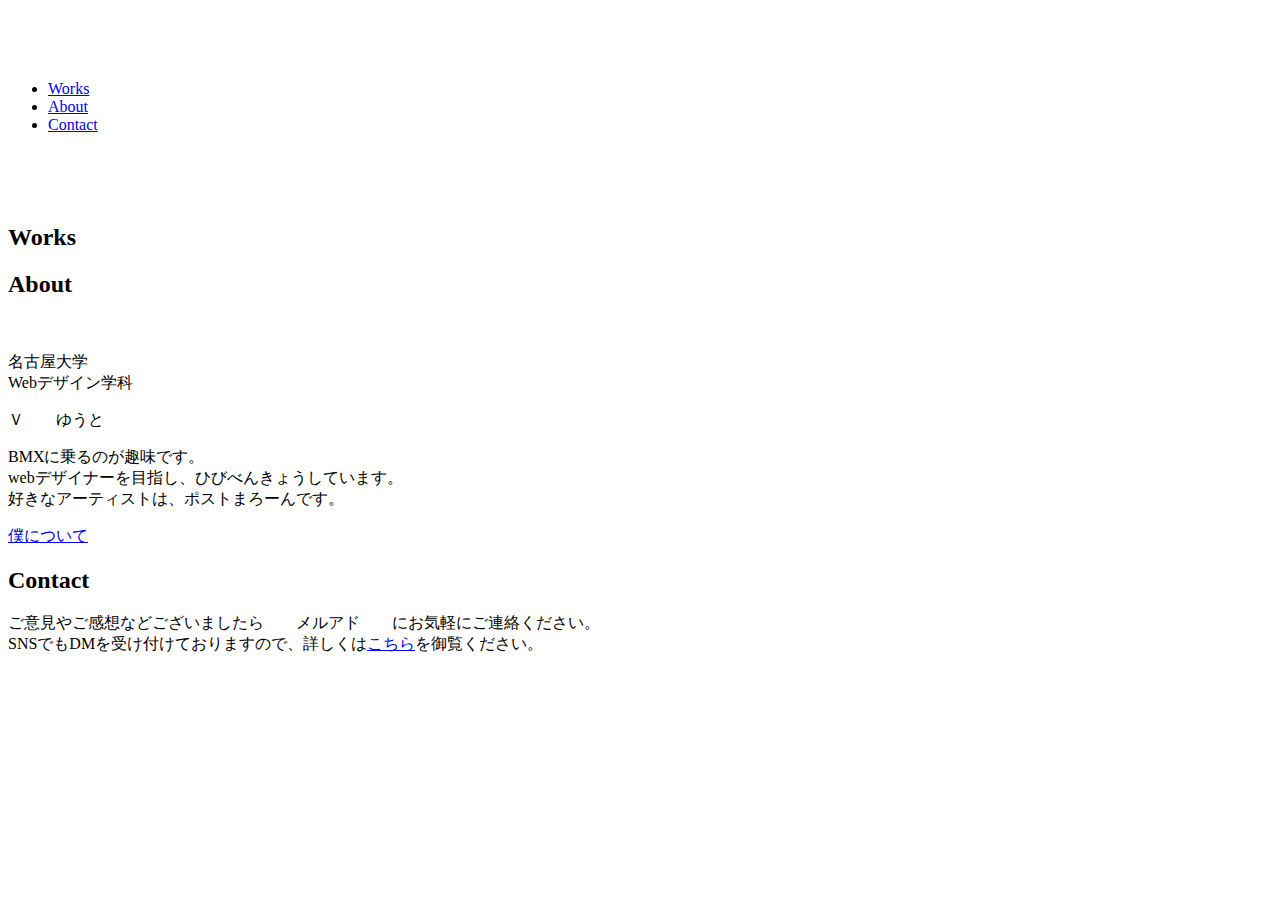
==== index.html @ e089886b "Create index.html" ====
<!doctype html>
<html lang="ja">
<head>
<meta charset="UTF-8">
<meta name="viewport" content="width=device-width, initial-scale=1">
<title>My portofolio</title>
<link rel="stylesheet" href="sanitize.css">
<link rel="stylesheet" href="style.css">
<script type="text/javascript" src="//webfont.fontplus.jp/accessor/script/fontplus.js?vJbgzbYQIEs%3D&aa=1&ab=2" charset="utf-8"></script>
</head>

<body>
<header>
  <div class="l-in flex flex-align-center menu">
    <h1><a href="index.html"><img src="images/ico_logo.png" alt=""></a></h1>
    <div class="nav__icon"> <span></span> <span></span> <span></span> </div>
    <nav>
      <ul class="flex g_nav">
        <li><a class="works_menu" href="#works_title">Works</a></li>
        <li><a class="about_menu" href="#about_title">About</a></li>
        <li><a class="contact_menu" href="#contact_title">Contact</a></li>
      </ul>
    </nav>
  </div>
</header>
<main class="l-in">
  <div class="main">
    <div class="title"><img src="images/ico_title.png" alt=""></div>
    <div class="slide slide_ber"> <img class="item1" src="file:///C:/img/km.jpg" alt=""> <img class="item2" src="images/pic_main02.jpg" alt=""> <img class="item3" src="images/pic_main03.jpg" alt=""> </div>
  </div>
  <div class="down l-bottom"> <img src="images/pic_down.png" alt=""> </div>
  <section class="works">
    <h2 id="works_title" class="l-bottom slide-top"data-plugin-options='{"reverse": false}'>Works</h2>

    
    
    <h2 id="about_title" class="l-bottom slide-bottom"data-plugin-options='{"reverse": false}'>About</h2>
    <div class="about_ipad flex flex-align-center flex-wrap-wrap">
      <div class="about_img"> <img src="file:///C:/img/th.jpg" alt="">

      </div>
      <div class="profile">
        <p>名古屋大学<br>
          Webデザイン学科</p>
        <span>Ｖ　　ゆうと</span>
        <p>BMXに乗るのが趣味です。<br>
        webデザイナーを目指し、ひびべんきょうしています。<br>
        
          好きなアーティストは、ポストまろーんです。</p>
        <div id="content"> <a id="rect" href="about.html">僕について</a> </div>
      </div>
    </div>
  </section>

  <section class="contact l-bottom">
    <h2 class="l-bottom" id="contact_title" class="slide-left"data-plugin-options='{"reverse": false}'>
    Contact
    </h2>
    <p class="contact_message">ご意見やご感想などございましたら　　メルアド　　にお気軽にご連絡ください。<br>
      SNSでもDMを受け付けておりますので、詳しくは<a href="about.html">こちら</a>を御覧ください。</p>
  </section>
  <div class="pagetop"> <a href="#"><img src="images/ico_top.gif" alt=""></a> </div>

<script>
		$(function(){
		$(".nav__icon").on("click", function() {
		$(this).toggleClass("active");
		$("nav").slideToggle();
			});
 
			$(window).resize(function(){
				var w = $(window).width();
				var h = $(window).height();
				var x = 769;
				if (w >= x) {
				$('nav').css({ display: 'block'});
				}else{
					if($('nav').css('display') != 'none'){
						$('nav').css({ display: 'none'});
						$('.nav__icon').removeClass("active");	
					}
				}
			});
		});
				
	
			  $('.about_menu').on('click',function(){
                var abouttop = $('#about_title').offset().top; 
                $('body,html').animate({
                    scrollTop:abouttop
                },'normal');
            });	
				
			　$('.works_menu').on('click',function(){
                var worktop = $('#works_title').offset().top; 
                $('body,html').animate({
                    scrollTop:worktop
                },'normal');
            });	
				
			  $('.blog_menu').on('click',function(){
                var blogtop = $('#blog_title').offset().top; 
                $('body,html').animate({
                    scrollTop:blogtop
                },'normal');
            });
			
			  $('.contact_menu').on('click',function(){
                var contacttop = $('#contact_title').offset().top; 
                $('body,html').animate({
                    scrollTop:contacttop
                },'normal');
            });	

		var topBtn=$('.pagetop');
	    topBtn.hide();
	   
	  $(window).scroll(function(){
		if($(this).scrollTop()>500){
		  topBtn.fadeIn();
		}else{
		  topBtn.fadeOut();
		} 
	  });
	   topBtn.click(function(){
		$('body,html').animate({
		scrollTop: 0
		}, 'normal');
	  });
				
				
				
				
			});	
		
	</script> 
<script>$(window).fadeThis();</script>
</body>
</html>
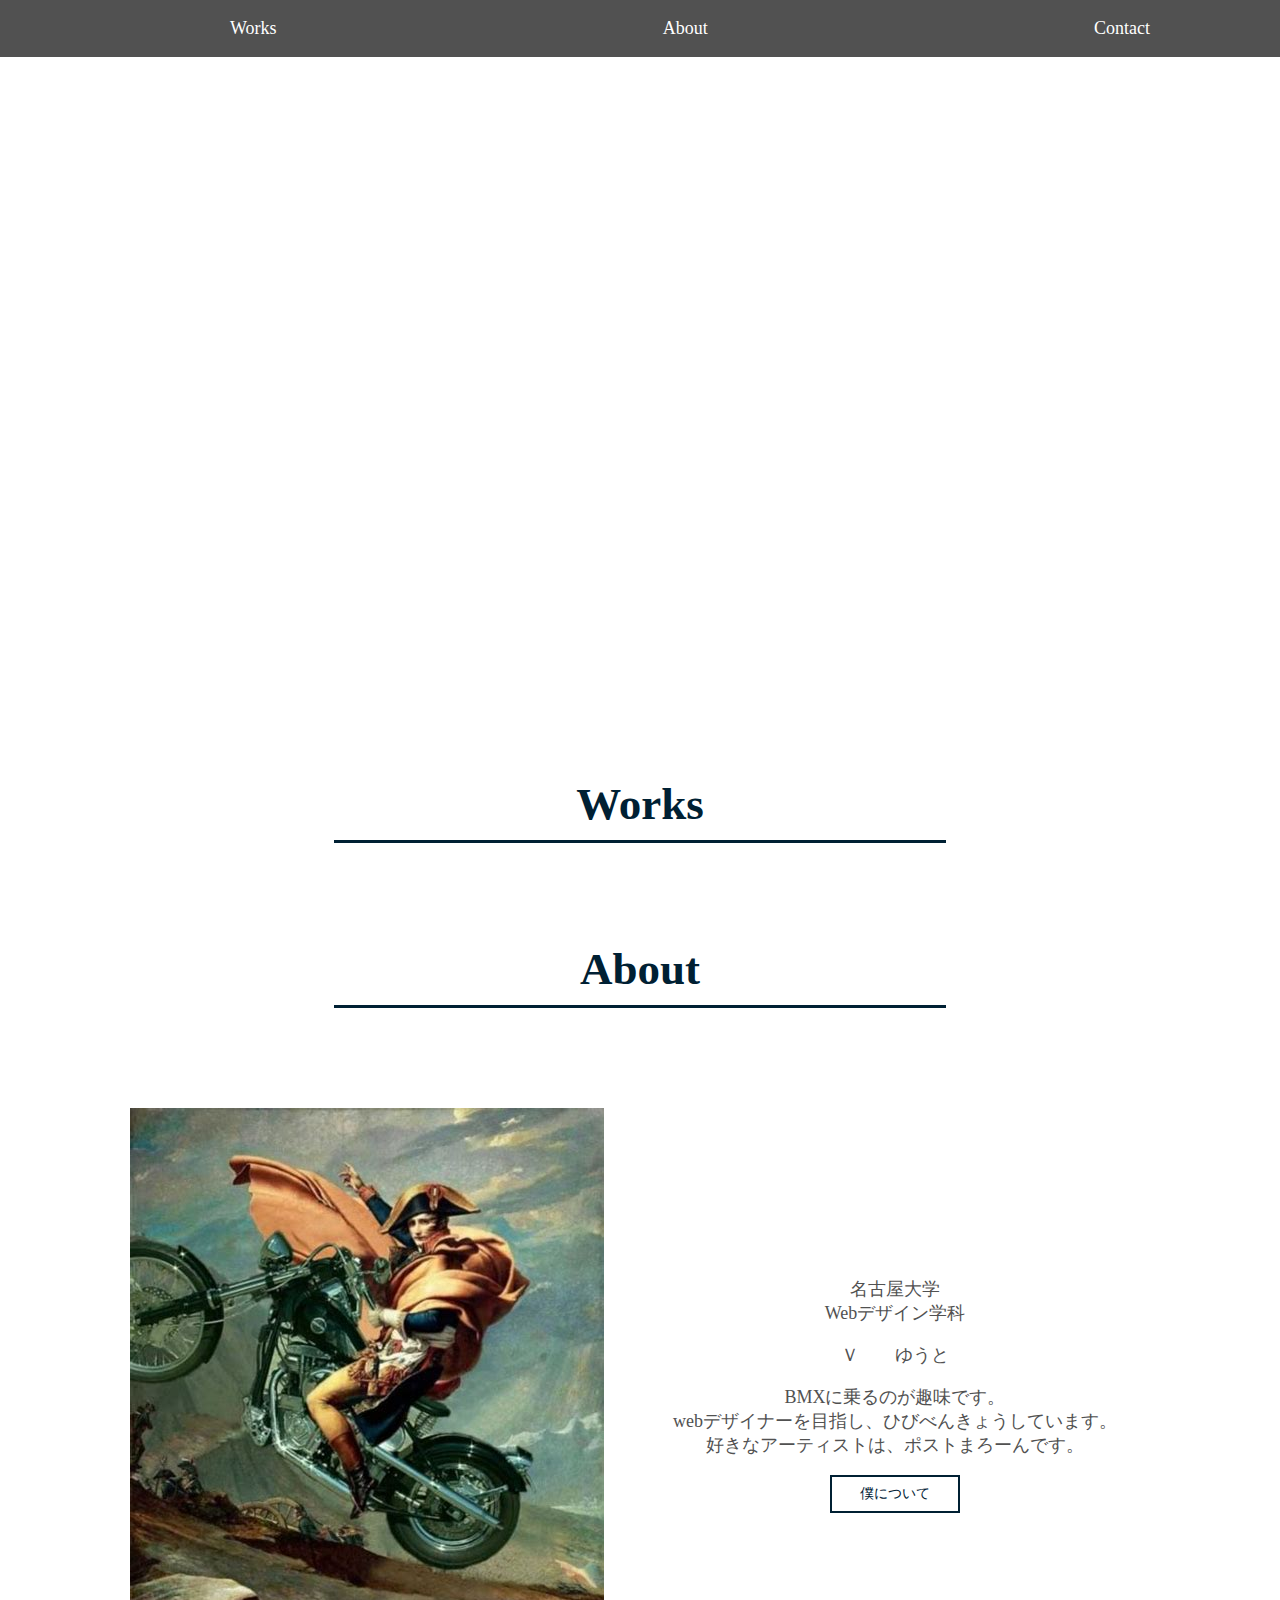
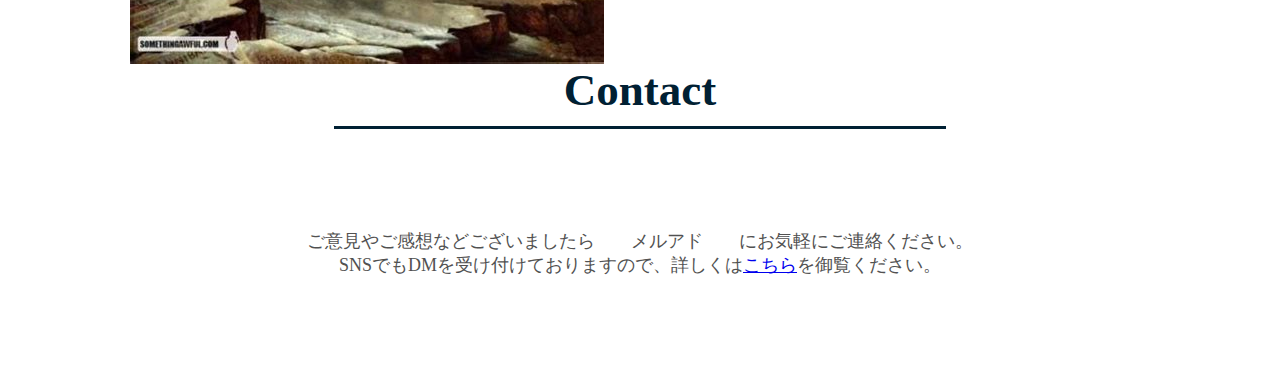
==== commit faa162a8: "Update index.html" ====
--- a/index.html
+++ b/index.html
@@ -36,7 +36,7 @@
     
     <h2 id="about_title" class="l-bottom slide-bottom"data-plugin-options='{"reverse": false}'>About</h2>
     <div class="about_ipad flex flex-align-center flex-wrap-wrap">
-      <div class="about_img"> <img src="file:///C:/img/th.jpg" alt="">
+      <div class="about_img"> <img src="th.jpg" alt="">
 
       </div>
       <div class="profile">
--- a/sanitize.css
+++ b/sanitize.css
@@ -0,0 +1,589 @@
+/*! sanitize.css v5.0.0 | CC0 License | github.com/jonathantneal/sanitize.css */
+
+/* Document (https://html.spec.whatwg.org/multipage/semantics.html#semantics)
+   ========================================================================== */
+
+/**
+ * 1. Remove repeating backgrounds in all browsers (opinionated).
+ * 2. Add box sizing inheritence in all browsers (opinionated).
+ */
+
+*,
+::before,
+::after {
+	background-repeat: no-repeat; /* 1 */
+	box-sizing: inherit; /* 2 */
+}
+
+/**
+ * 1. Add text decoration inheritance in all browsers (opinionated).
+ * 2. Add vertical alignment inheritence in all browsers (opinionated).
+ */
+
+::before,
+::after {
+	text-decoration: inherit; /* 1 */
+	vertical-align: inherit; /* 2 */
+}
+
+/**
+ * 1. Add border box sizing in all browsers (opinionated).
+ * 2. Add the default cursor in all browsers (opinionated).
+ * 3. Prevent font size adjustments after orientation changes in IE and iOS.
+ */
+
+html {
+	box-sizing: border-box; /* 1 */
+	cursor: default; /* 2 */
+	-ms-text-size-adjust: 100%; /* 3 */
+	-webkit-text-size-adjust: 100%; /* 3 */
+}
+
+/* Sections (https://html.spec.whatwg.org/multipage/semantics.html#sections)
+   ========================================================================== */
+
+/**
+ * Add the correct display in IE 9-.
+ */
+
+article,
+aside,
+footer,
+header,
+nav,
+section {
+	display: block;
+}
+
+/**
+ * Remove the margin in all browsers (opinionated).
+ */
+
+body {
+	margin: 0;
+}
+
+/**
+ * Correct the font size and margin on `h1` elements within `section` and
+ * `article` contexts in Chrome, Firefox, and Safari.
+ */
+
+h1 {
+	font-size: 2em;
+	margin: .67em 0;
+}
+
+/* Grouping content (https://html.spec.whatwg.org/multipage/semantics.html#grouping-content)
+   ========================================================================== */
+
+/**
+ * Add the correct display in IE 9-.
+ * 1. Add the correct display in IE.
+ */
+
+figcaption,
+figure,
+main { /* 1 */
+	display: block;
+}
+
+/**
+ * Add the correct margin in IE 8.
+ */
+
+figure {
+	margin: 1em 40px;
+}
+
+/**
+ * 1. Add the correct box sizing in Firefox.
+ * 2. Show the overflow in Edge and IE.
+ */
+
+hr {
+	box-sizing: content-box; /* 1 */
+	height: 0; /* 1 */
+	overflow: visible; /* 2 */
+}
+
+/**
+ * Remove the list style on navigation lists in all browsers (opinionated).
+ */
+
+nav ol,
+nav ul {
+	list-style: none;
+}
+
+/**
+ * 1. Correct the inheritance and scaling of font size in all browsers.
+ * 2. Correct the odd `em` font sizing in all browsers.
+ */
+
+pre {
+	font-family: monospace, monospace; /* 1 */
+	font-size: 1em; /* 2 */
+}
+
+/* Text-level semantics (https://html.spec.whatwg.org/multipage/semantics.html#text-level-semantics)
+   ========================================================================== */
+
+/**
+ * 1. Remove the gray background on active links in IE 10.
+ * 2. Remove gaps in links underline in iOS 8+ and Safari 8+.
+ */
+
+a {
+	background-color: transparent; /* 1 */
+	-webkit-text-decoration-skip: objects; /* 2 */
+}
+
+/**
+ * 1. Remove the bottom border in Firefox 39-.
+ * 2. Add the correct text decoration in Chrome, Edge, IE, Opera, and Safari.
+ */
+
+abbr[title] {
+	border-bottom: none; /* 1 */
+	text-decoration: underline; /* 2 */
+	text-decoration: underline dotted; /* 2 */
+}
+
+/**
+ * Prevent the duplicate application of `bolder` by the next rule in Safari 6.
+ */
+
+b,
+strong {
+	font-weight: inherit;
+}
+
+/**
+ * Add the correct font weight in Chrome, Edge, and Safari.
+ */
+
+b,
+strong {
+	font-weight: bolder;
+}
+
+/**
+ * 1. Correct the inheritance and scaling of font size in all browsers.
+ * 2. Correct the odd `em` font sizing in all browsers.
+ */
+
+code,
+kbd,
+samp {
+	font-family: monospace, monospace; /* 1 */
+	font-size: 1em; /* 2 */
+}
+
+/**
+ * Add the correct font style in Android 4.3-.
+ */
+
+dfn {
+	font-style: italic;
+}
+
+/**
+ * Add the correct background and color in IE 9-.
+ */
+
+mark {
+	background-color: #ffff00;
+	color: #000000;
+}
+
+/**
+ * Add the correct font size in all browsers.
+ */
+
+small {
+	font-size: 80%;
+}
+
+/**
+ * Prevent `sub` and `sup` elements from affecting the line height in
+ * all browsers.
+ */
+
+sub,
+sup {
+	font-size: 75%;
+	line-height: 0;
+	position: relative;
+	vertical-align: baseline;
+}
+
+sub {
+	bottom: -.25em;
+}
+
+sup {
+	top: -.5em;
+}
+
+/*
+ * Remove the text shadow on text selections (opinionated).
+ * 1. Restore the coloring undone by defining the text shadow (opinionated).
+ */
+
+::-moz-selection {
+	background-color: #b3d4fc; /* 1 */
+	color: #000000; /* 1 */
+	text-shadow: none;
+}
+
+::selection {
+	background-color: #b3d4fc; /* 1 */
+	color: #000000; /* 1 */
+	text-shadow: none;
+}
+
+/* Embedded content (https://html.spec.whatwg.org/multipage/embedded-content.html#embedded-content)
+   ========================================================================== */
+
+/*
+ * Change the alignment on media elements in all browers (opinionated).
+ */
+
+audio,
+canvas,
+iframe,
+img,
+svg,
+video {
+	vertical-align: middle;
+}
+
+/**
+ * Add the correct display in IE 9-.
+ */
+
+audio,
+video {
+	display: inline-block;
+}
+
+/**
+ * Add the correct display in iOS 4-7.
+ */
+
+audio:not([controls]) {
+	display: none;
+	height: 0;
+}
+
+/**
+ * Remove the border on images inside links in IE 10-.
+ */
+
+img {
+	border-style: none;
+}
+
+/**
+ * Change the fill color to match the text color in all browsers (opinionated).
+ */
+
+svg {
+	fill: currentColor;
+}
+
+/**
+ * Hide the overflow in IE.
+ */
+
+svg:not(:root) {
+	overflow: hidden;
+}
+
+/* Tabular data (https://html.spec.whatwg.org/multipage/tables.html#tables)
+   ========================================================================== */
+
+/**
+ * Collapse border spacing
+ */
+
+table {
+	border-collapse: collapse;
+}
+
+/* Forms (https://html.spec.whatwg.org/multipage/forms.html#forms)
+   ========================================================================== */
+
+/**
+ * Remove the margin in Firefox and Safari.
+ */
+
+button,
+input,
+optgroup,
+select,
+textarea {
+	margin: 0;
+}
+
+/**
+ * Inherit styling in all browsers (opinionated).
+ */
+
+button,
+input,
+select,
+textarea {
+	background-color: transparent;
+	color: inherit;
+	font-size: inherit;
+	line-height: inherit;
+}
+
+/**
+ * Show the overflow in IE.
+ * 1. Show the overflow in Edge.
+ */
+
+button,
+input { /* 1 */
+	overflow: visible;
+}
+
+/**
+ * Remove the inheritance of text transform in Edge, Firefox, and IE.
+ * 1. Remove the inheritance of text transform in Firefox.
+ */
+
+button,
+select { /* 1 */
+	text-transform: none;
+}
+
+/**
+ * 1. Prevent a WebKit bug where (2) destroys native `audio` and `video`
+ *    controls in Android 4.
+ * 2. Correct the inability to style clickable types in iOS and Safari.
+ */
+
+button,
+html [type="button"], /* 1 */
+[type="reset"],
+[type="submit"] {
+	-webkit-appearance: button; /* 2 */
+}
+
+/**
+ * Remove the inner border and padding in Firefox.
+ */
+
+button::-moz-focus-inner,
+[type="button"]::-moz-focus-inner,
+[type="reset"]::-moz-focus-inner,
+[type="submit"]::-moz-focus-inner {
+	border-style: none;
+	padding: 0;
+}
+
+/**
+ * Restore the focus styles unset by the previous rule.
+ */
+
+button:-moz-focusring,
+[type="button"]:-moz-focusring,
+[type="reset"]:-moz-focusring,
+[type="submit"]:-moz-focusring {
+	outline: 1px dotted ButtonText;
+}
+
+/**
+ * 1. Correct the text wrapping in Edge and IE.
+ * 2. Correct the color inheritance from `fieldset` elements in IE.
+ * 3. Remove the padding so developers are not caught out when they zero out
+ *    `fieldset` elements in all browsers.
+ */
+
+legend {
+	box-sizing: border-box; /* 1 */
+	color: inherit; /* 2 */
+	display: table; /* 1 */
+	max-width: 100%; /* 1 */
+	padding: 0; /* 3 */
+	white-space: normal; /* 1 */
+}
+
+/**
+ * 1. Add the correct display in IE 9-.
+ * 2. Add the correct vertical alignment in Chrome, Firefox, and Opera.
+ */
+
+progress {
+	display: inline-block; /* 1 */
+	vertical-align: baseline; /* 2 */
+}
+
+/**
+ * 1. Remove the default vertical scrollbar in IE.
+ * 2. Change the resize direction on textareas in all browsers (opinionated).
+ */
+
+textarea {
+	overflow: auto; /* 1 */
+	resize: vertical; /* 2 */
+}
+
+/**
+ * 1. Add the correct box sizing in IE 10-.
+ * 2. Remove the padding in IE 10-.
+ */
+
+[type="checkbox"],
+[type="radio"] {
+	box-sizing: border-box; /* 1 */
+	padding: 0; /* 2 */
+}
+
+/**
+ * Correct the cursor style of increment and decrement buttons in Chrome.
+ */
+
+[type="number"]::-webkit-inner-spin-button,
+[type="number"]::-webkit-outer-spin-button {
+	height: auto;
+}
+
+/**
+ * 1. Correct the odd appearance in Chrome and Safari.
+ * 2. Correct the outline style in Safari.
+ */
+
+[type="search"] {
+	-webkit-appearance: textfield; /* 1 */
+	outline-offset: -2px; /* 2 */
+}
+
+/**
+ * Remove the inner padding and cancel buttons in Chrome and Safari on macOS.
+ */
+
+[type="search"]::-webkit-search-cancel-button,
+[type="search"]::-webkit-search-decoration {
+	-webkit-appearance: none;
+}
+
+/**
+ * 1. Correct the inability to style clickable types in iOS and Safari.
+ * 2. Change font properties to `inherit` in Safari.
+ */
+
+::-webkit-file-upload-button {
+	-webkit-appearance: button; /* 1 */
+	font: inherit; /* 2 */
+}
+
+/* Interactive elements (https://html.spec.whatwg.org/multipage/forms.html#interactive-elements)
+   ========================================================================== */
+
+/*
+ * Add the correct display in IE 9-.
+ * 1. Add the correct display in Edge, IE, and Firefox.
+ */
+
+details, /* 1 */
+menu {
+	display: block;
+}
+
+/*
+ * Add the correct display in all browsers.
+ */
+
+summary {
+	display: list-item;
+}
+
+/* Scripting (https://html.spec.whatwg.org/multipage/scripting.html#scripting-3)
+   ========================================================================== */
+
+/**
+ * Add the correct display in IE 9-.
+ */
+
+canvas {
+	display: inline-block;
+}
+
+/**
+ * Add the correct display in IE.
+ */
+
+template {
+	display: none;
+}
+
+/* User interaction (https://html.spec.whatwg.org/multipage/interaction.html#editing)
+   ========================================================================== */
+
+/*
+ * Remove the tapping delay on clickable elements (opinionated).
+ * 1. Remove the tapping delay in IE 10.
+ */
+
+a,
+area,
+button,
+input,
+label,
+select,
+summary,
+textarea,
+[tabindex] {
+	-ms-touch-action: manipulation; /* 1 */
+	touch-action: manipulation;
+}
+
+/**
+ * Add the correct display in IE 10-.
+ */
+
+[hidden] {
+	display: none;
+}
+
+/* ARIA (https://w3c.github.io/html-aria/)
+   ========================================================================== */
+
+/**
+ * Change the cursor on busy elements (opinionated).
+ */
+
+[aria-busy="true"] {
+	cursor: progress;
+}
+
+/*
+ * Change the cursor on control elements (opinionated).
+ */
+
+[aria-controls] {
+	cursor: pointer;
+}
+
+/*
+ * Change the display on visually hidden accessible elements (opinionated).
+ */
+
+[aria-hidden="false"][hidden]:not(:focus) {
+	clip: rect(0, 0, 0, 0);
+	display: inherit;
+	position: absolute;
+}
+
+/*
+ * Change the cursor on disabled, not-editable, or otherwise
+ * inoperable elements (opinionated).
+ */
+
+[aria-disabled] {
+	cursor: default;
+}
--- a/style.css
+++ b/style.css
@@ -0,0 +1,658 @@
+@charset "UTF-8";
+/* CSS Document */
+
+/* BASE
+------------------------------------*/
+body{
+	font-size: 1.125em;
+	font-family: "FOT-筑紫A丸ゴシック Std M";
+	color: #515151;	
+}
+
+a{
+	margin: 0;
+    padding: 0;
+	text-decoration: none;
+	display: inline-block;
+  	transition: .3s;
+}
+
+ul {
+	width: 100%;
+	padding-left:0;
+	list-style:none;
+}
+
+img {
+	max-width:100%;
+	height:auto;
+}
+
+h1{
+	margin: 0;
+}
+
+h2{
+	font-family: "FOT-パール Std L";
+	width: 60%;
+	margin: 0 auto;
+	text-align: center;
+	font-size: 2.5em;
+	padding-bottom: 10px;
+	color:#002033;
+	border-bottom:#002033 3px solid;
+}
+
+h3{
+	font-size: 1.5em;
+}
+
+/* LAYOUT
+------------------------------------*/
+
+.l-in {
+	max-width:1020px;
+	margin:0 auto;
+}
+
+.l-center {
+	text-align:center;
+}
+
+.l-bottom{
+	margin-bottom: 100px;
+}
+
+.flex {
+	display:flex;
+	justify-content:space-between;
+}
+
+.flex-align-center {
+	align-items:center;
+}
+
+.flex-wrap-wrap{
+	flex-wrap:wrap;
+}
+
+/* MODULE
+------------------------------------*/
+
+/* [header] */
+
+header{
+	background-color: #515151;
+}
+
+nav{
+	font-family:"FOT-筑紫B丸ゴシック Std R";
+	margin-left: 100px;
+	width: 100%;
+}
+
+.g_nav li{
+	font-size: 1em;
+}
+
+.g_nav a{
+	transition: 0.5s;
+	color: #fff; 
+}
+.g_nav :hover{
+	transform: rotate(5deg);
+	color: #b2011f; 
+}
+
+/* [main photo] */
+
+.main{
+	position: relative;
+}
+
+.title{
+	height: 100%;
+	width: 100%;
+	display: flex;
+	justify-content: center;
+	align-items: center;
+	z-index: 99;
+	position: absolute;
+	
+}
+.slide{
+	margin-bottom: 50px;
+	height:550px;
+	position: relative;
+}
+.slide img{
+	position: absolute;
+	left: 0;
+	top: 0;
+}
+
+/*.slide_ber::before{
+	z-index: 1;
+	content: "";
+	width: 100%;
+	height: 280px;
+	background: #fff;
+	display: block;
+	position: absolute;
+	opacity: 0.6;
+	bottom:150px;
+	left: 0;
+	transform: skewY(-7deg);
+}
+
+.slide_ber::after{
+	z-index: 2;
+	content: "";
+	width: 100%;
+	height: 280px;
+	background: #000;
+	display: block;
+	position: absolute;
+	opacity: 0.4;
+	bottom:150px;
+	left: 0px;
+	transform: skewY(7deg);
+}*/
+
+.down{
+	text-align: center;
+}
+
+/* [about] */
+
+.about img{
+	height: auto;
+	width: 100%;
+}
+.about_name{
+	font-size: 12px;
+	text-align: center;
+}
+
+.about span{
+	color: #002033;
+	font-size: 2em;
+}
+
+.profile{
+	text-align: center;
+	width: 50%;
+}
+
+.profile a{
+	font-size: 14px;
+	color: #002033;
+	border: 2px solid #002033;
+	padding: 8px 0;
+	width: 130px;
+	margin: 0 auto;
+	display: block;
+	transition: 0.5s;
+}
+
+.profile a:hover{
+	transform: rotate(5deg);
+	color: #fff;
+	background-color: #002033;
+	border: 2px solid #002033;
+}
+
+/*----------- about_single------------- */
+
+.about_single h2{
+	margin-top: 100px;
+}
+.about_single img{
+	width: 50%;
+}
+.about_single{
+	text-align: center;
+}
+
+.mail{
+	margin: 0 auto;
+	width: 30%;
+}
+
+.about .name{
+	margin: 0 auto;
+	display: block;
+	width: 30%;
+	margin-top: 50px;
+	margin-bottom: 50px;
+}
+
+.message{
+	line-height: 2.5;
+	margin-bottom: 50px;
+	background-image:url(../images/ico_sakura.png), url(../images/ico_sakura.png);
+	background-position: top left, bottom right;
+	background-repeat: no-repeat, no-repeat;
+}
+
+.back{
+	width: 7%;
+	position:fixed;
+	right: 2%;
+	bottom: 2%;
+}
+
+/* [sns] */
+
+.sns{
+	width: 70%;
+	margin: 50px auto;
+}
+
+.sns a{
+	display: block;
+	margin: 0 auto;
+	width: 70px;
+}
+
+/*--------------------------------------*/
+
+/* [works] */
+.work{
+	width: 50%;
+}
+
+.work_all{
+	flex-wrap:wrap;
+}
+
+.work,h3,p{
+	text-align: center;
+}
+.work p{
+	font-size: 16px;
+}
+.work a{
+	font-size: 14px;
+	color: #002033;
+	border: 2px solid #002033;
+	padding: 8px 0;
+	width: 120px;
+	margin: 0 auto;
+	display: block;
+	transition: 0.5s;
+}
+.work a:hover{
+	transform: rotate(5deg);
+	color: #fff;
+	background-color: #002033;
+	border:2px solid #002033;
+}
+.work img{
+	max-width: 50%;
+}
+
+.work_message{
+	line-height: 2;
+	padding: 50px 15px;
+	border: 1px solid #002033;
+	
+}
+
+.pdf{
+	margin-bottom: 50px;
+}
+
+.pdf a{
+	text-decoration: underline;
+}
+
+/* [blog] */
+
+.blog{
+	text-align: center;
+}
+
+.blog a{
+	color: #73c482;
+	display: block;
+	margin: 0 auto;
+	width: 200px;
+}
+
+.blog h2{
+	margin-bottom: 50px;
+}
+
+/* [contact] */
+
+.contact_message a{
+	text-decoration: underline;
+}
+
+/* [footer] */
+
+.pagetop{
+	width: 7%;
+	position:fixed;
+	right: 2%;
+	bottom: 2%;
+}
+
+footer{
+	padding: 25px 0;
+	background-color: #515151;
+}
+
+small{
+	text-align: center;
+	display: block;
+	color: #fff;
+}
+
+/*----------- work_single------------- */
+.work_single h2{
+	margin-top: 100px;
+}
+.work_single img{
+	margin-bottom: 50px;
+}
+.work_single{
+	text-align: center;
+}
+.work_message{
+	margin: 0 auto 50px;
+}
+.w_30 img{
+	width: 30%;
+}
+.w_100 img{
+	width: 100%;
+}
+
+.str{
+	background-color:#fec3ff;
+}
+
+.www{
+	margin-bottom: 50px;
+}
+
+/*--------------------------------------*/
+
+@media screen and (max-width:800px) {
+
+.slide{
+	height:384px;
+}
+.about_ipad{
+	justify-content: center
+}	
+
+.mail{
+	width: 40%
+}
+	
+}
+
+/* スマホ用のCSS(最大値) */
+@media screen and (max-width:500px) {
+	
+ul{
+    /*background-color: rgba(0, 0, 0, 0.2);
+    flex-direction: column;*/
+  }
+	
+h1{
+	margin: 0 0 0 5px;
+	width: 45%;	
+}	
+	
+h2{
+	font-size: 1.75em;
+	width: 70%;
+	border-bottom:#515151 2px solid;
+}
+
+h3{
+	font-size:1.25em; 
+}	
+	
+	
+.l-bottom{
+	margin-bottom: 50px;
+}	
+	
+.menu{
+	position: relative;
+}	
+
+.title{
+	display: flex;
+	justify-content: center;
+	align-items: center;
+}
+
+.title img{
+	width: 50%;
+}	
+	
+.slide{
+	height:188px;
+}	
+	
+/*.slide_ber::before{
+	z-index: 1;
+	content: "";
+	width: 100%;
+	height: 120px;
+	background: #fff;
+	display: block;
+	position: absolute;
+	opacity: 0.6;
+	top:18%;
+	left:0;
+	transform: skewY(-7deg);
+}
+
+.slide_ber::after{
+	z-index: 2;
+	content: "";
+	width: 100%;
+	height: 120px;
+	background: #000;
+	display: block;
+	position: absolute;
+	opacity: 0.4;
+	top:18%;
+	left:0;
+	transform: skewY(7deg);
+}*/
+
+.down img{
+	width: 20%;
+}	
+	
+.about{
+	width: 100%;
+	height: auto;
+}	
+.about img{
+	width: 50%;
+}
+.about_img{
+	text-align: center;
+	width: 100%;
+}
+	
+.about_name{
+	font-size: 10px;
+}	
+	
+.profile{
+	font-size: 0.8em;
+	width: 90%;
+	margin: 0 auto;
+}
+.work{
+	text-align: center;
+	width: 100%;
+}
+.work img{
+	width: 70%;
+}
+
+.work p{
+	font-size: 16px;
+}
+	
+/* [contact] */
+
+.contact_message{
+	width: 90%;
+	font-size: 14px;
+	margin: 0 auto;
+}
+	
+	
+.pagetop{
+	width: 15%;
+}	
+	
+footer{
+	padding: 10px 0;
+}
+	
+/*----------- about_single------------- */
+.about_single h2{
+	margin-top: 50px;
+}
+
+.about .name{
+	width:50%;
+}
+
+.mail{
+	width: 50%;
+}
+.mail img{
+	margin-right: 10px;
+	width: 10%;
+}
+	
+.mail,.about_single p{
+	font-size: 12px;
+}
+.message{
+	margin: 0 auto;
+	width: 70%;	
+}
+.sns{
+	margin: 25px auto;
+}	
+
+.sns a{
+	width: 15%;
+}	
+	
+.back{
+	width: 15%;
+}	
+/*--------------------------------------*/	
+
+/*----------- work_single------------- */
+.work_single h2{
+	margin-top: 50px;
+}
+	
+.w_30 img{
+	width: 70%;
+	margin:0 auto 30px;
+}
+
+.work_message{
+	padding: 30px 
+	font-size:14px; 
+	width: 90%;
+}
+	
+.video{
+  position:relative;
+  width:100%;
+  padding-top:56.25%;
+}
+.video iframe{
+  position:absolute;
+  top:0;
+  right:0;
+  width:100%;
+  height:100%;
+}
+}
+/*--------------------------------------*/
+
+
+	
+	
+@media only screen and (max-width: 769px) {
+	/* ハンバーガーメニューCSS */	
+.nav__icon {
+	right: 2%;
+    width: 36px;
+    height: 28px;
+    position:absolute;
+    cursor: pointer;
+}
+ 
+.nav__icon span {
+    background: rgba(255, 255, 255, 1);
+    position: absolute;
+    left: 0;
+    width: 100%;
+    height: 4px;
+    border-radius: 4px;
+}
+ 
+.nav__icon span:nth-of-type(1) {
+    top: 0;
+}
+ 
+.nav__icon span:nth-of-type(2) {
+    top: 12px;
+}
+ 
+.nav__icon span:nth-of-type(3) {
+    bottom: 0;
+}
+ 
+.nav__icon.active span:nth-of-type(1) {
+    transform: translateY(12px) rotate(-45deg);
+}
+ 
+.nav__icon.active span:nth-of-type(2) {
+    display: none;
+}
+ 
+.nav__icon.active span:nth-of-type(3) {
+    transform: translateY(-12px) rotate(45deg);
+}
+	.nav__icon,
+    .nav__icon span {
+    display: inline-block;
+	transition: all .4s;
+	box-sizing: border-box;
+	z-index: 999;
+    }
+    
+nav{
+	margin: 0;
+	width: 90%;
+	z-index: 999;
+	position: absolute;
+	right: 5%;
+	top: 0;
+	margin-top: 15%;
+	display: none;
+}	
+}
+
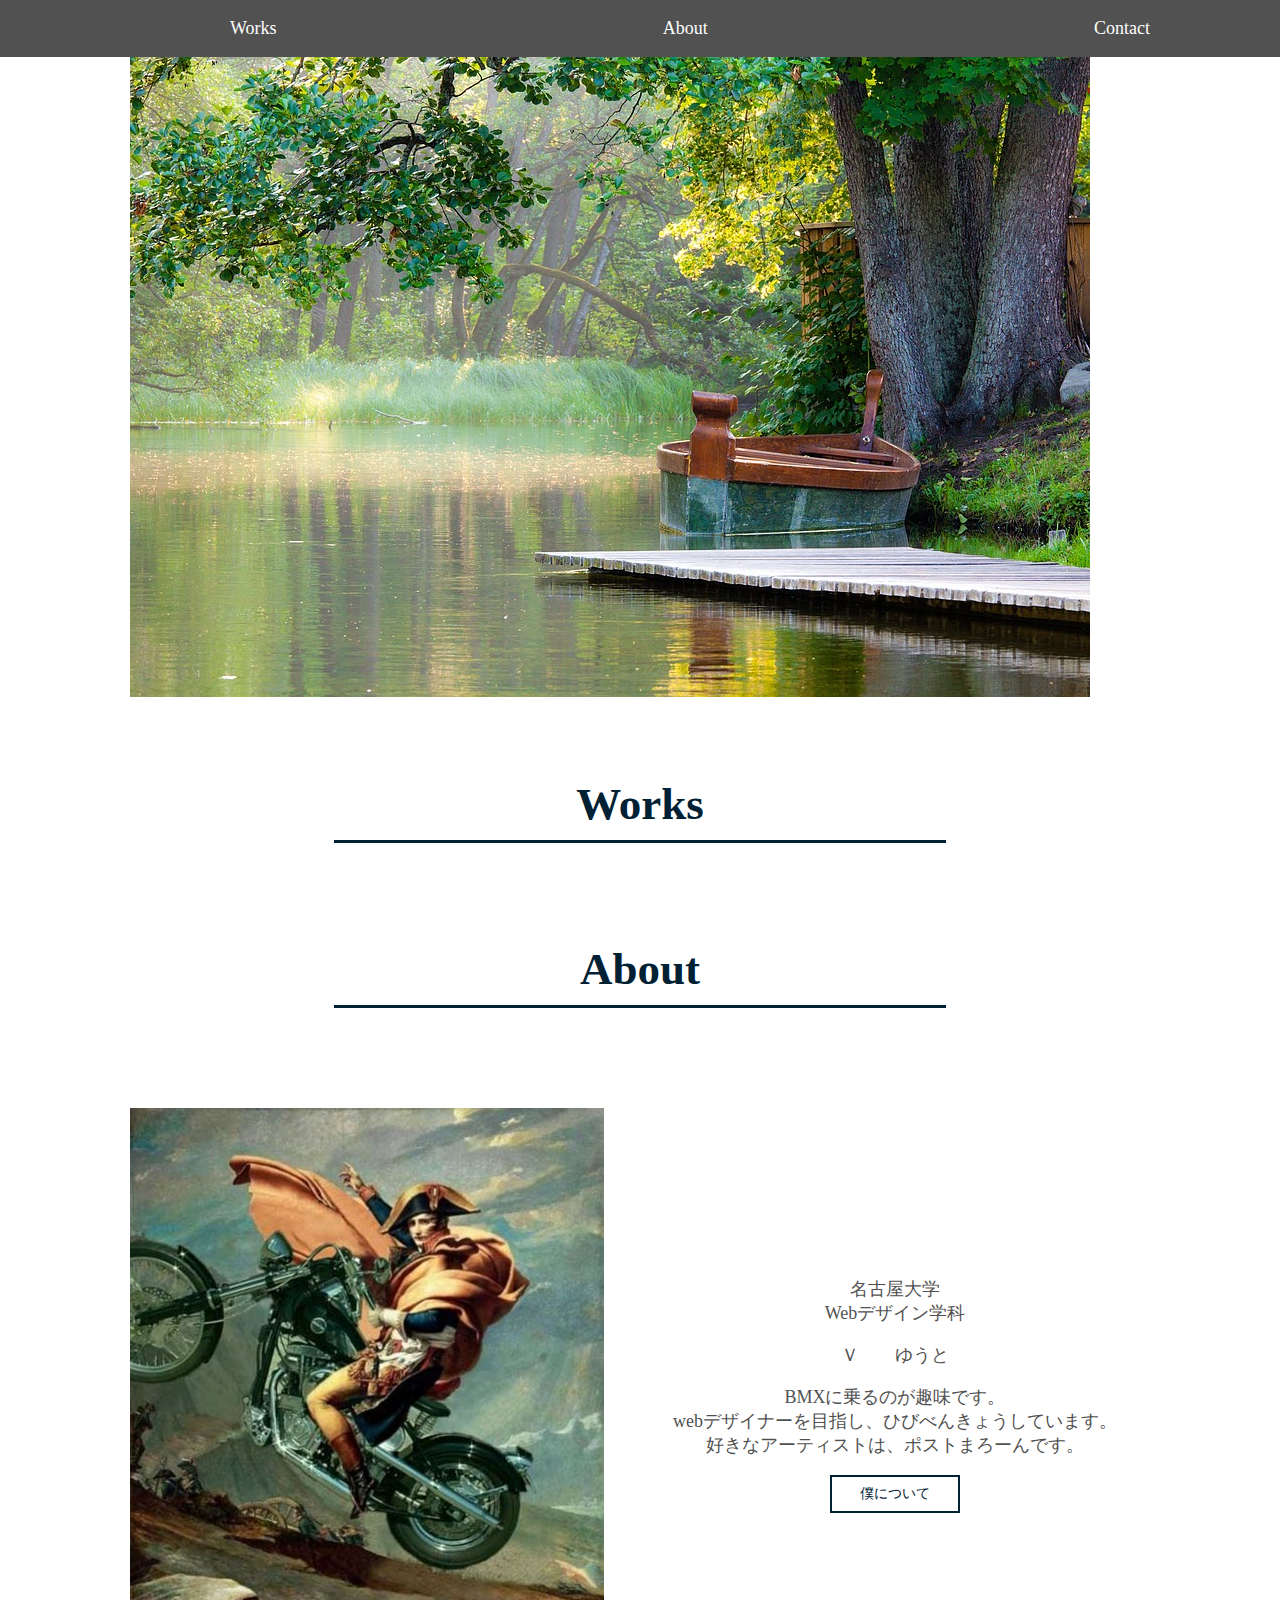
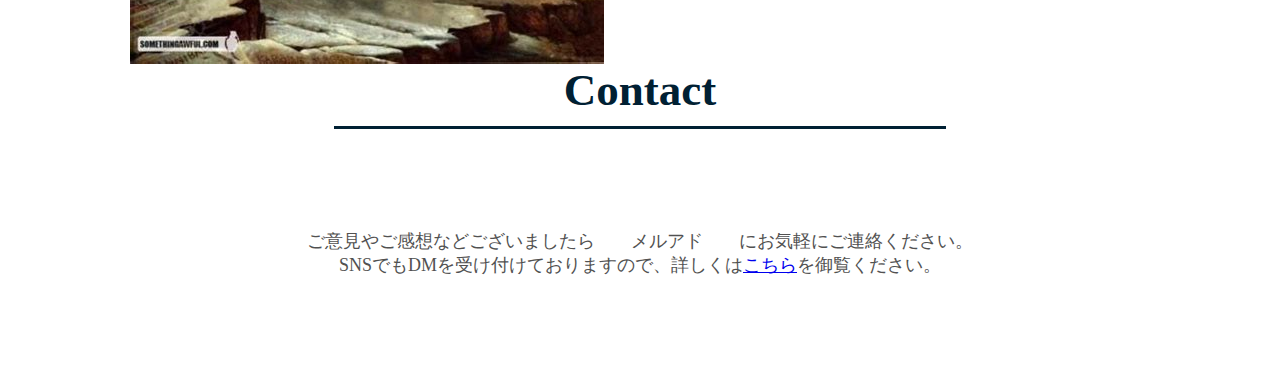
==== commit 41485124: "Update index.html" ====
--- a/index.html
+++ b/index.html
@@ -26,7 +26,7 @@
 <main class="l-in">
   <div class="main">
     <div class="title"><img src="images/ico_title.png" alt=""></div>
-    <div class="slide slide_ber"> <img class="item1" src="file:///C:/img/km.jpg" alt=""> <img class="item2" src="images/pic_main02.jpg" alt=""> <img class="item3" src="images/pic_main03.jpg" alt=""> </div>
+    <div class="slide slide_ber"> <img class="item1" src="suki.jpg" alt=""> <img class="item2" src="images/pic_main02.jpg" alt=""> <img class="item3" src="images/pic_main03.jpg" alt=""> </div>
   </div>
   <div class="down l-bottom"> <img src="images/pic_down.png" alt=""> </div>
   <section class="works">
